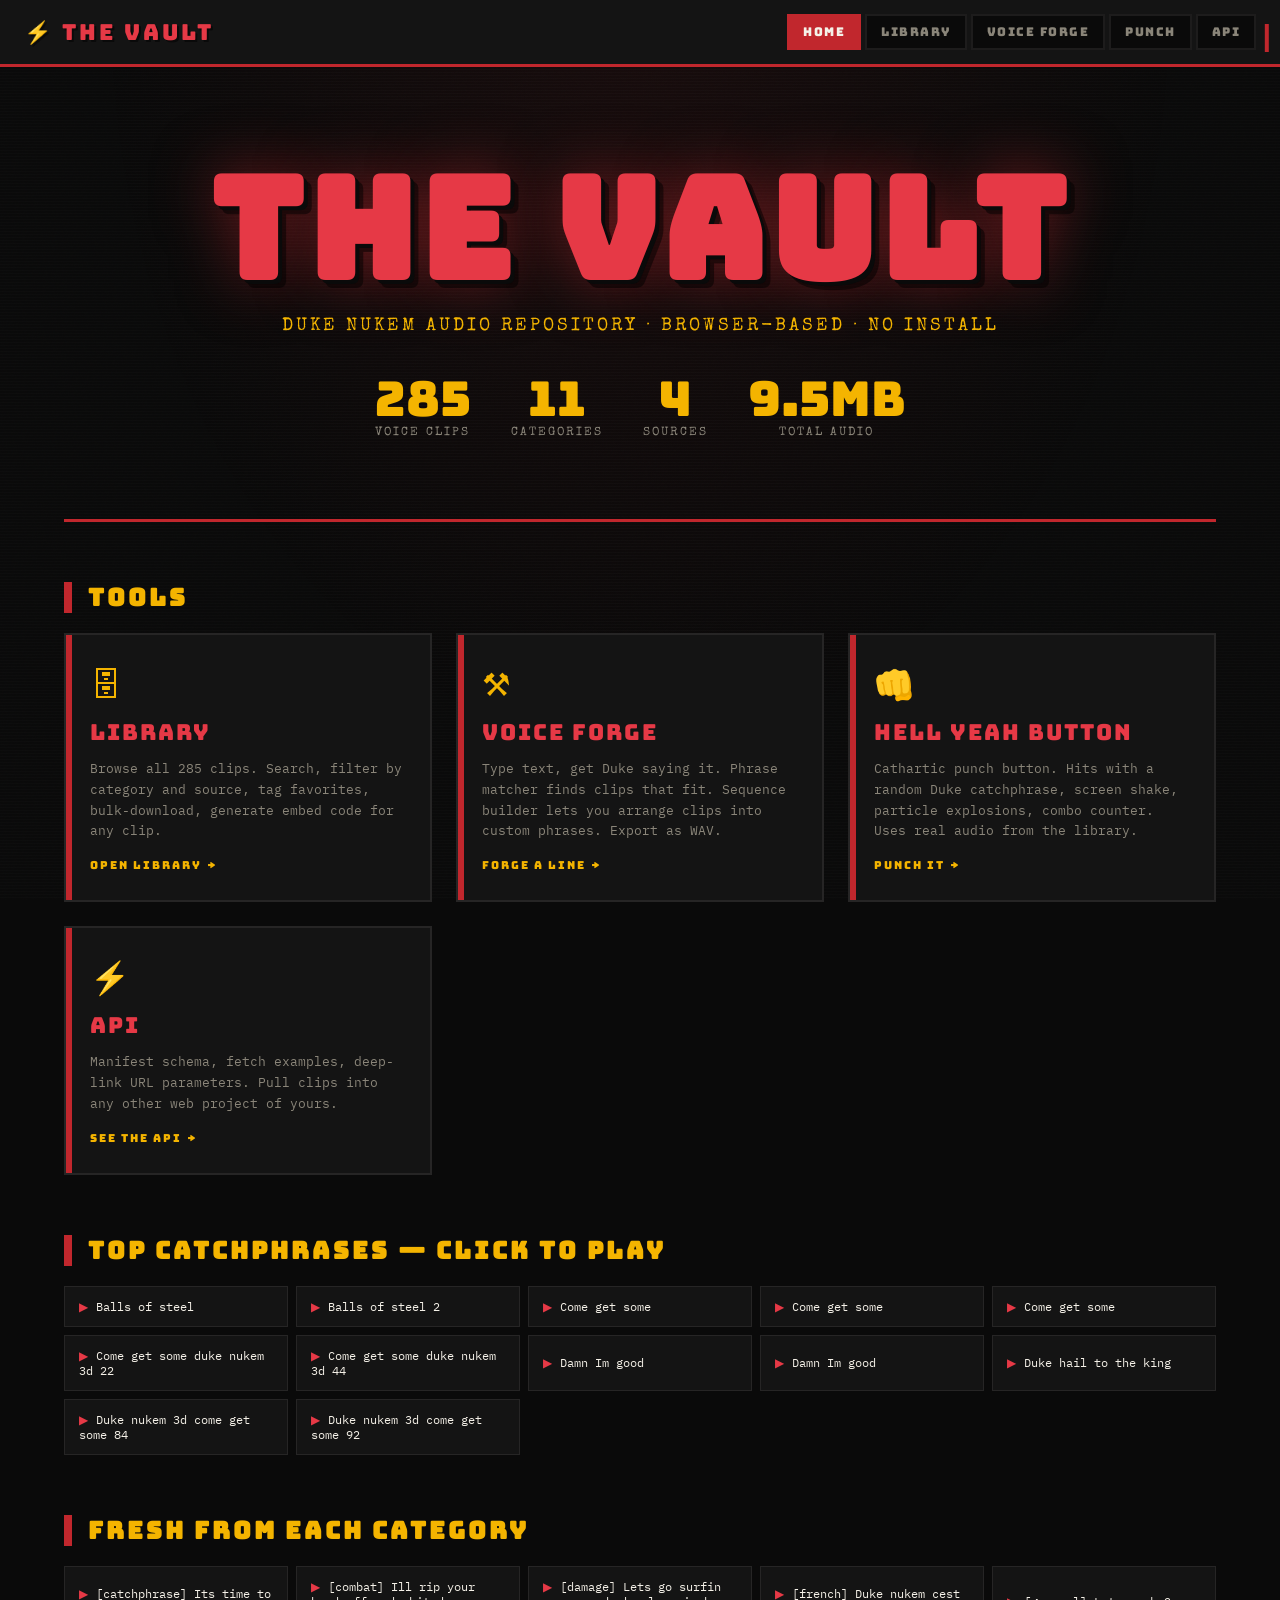
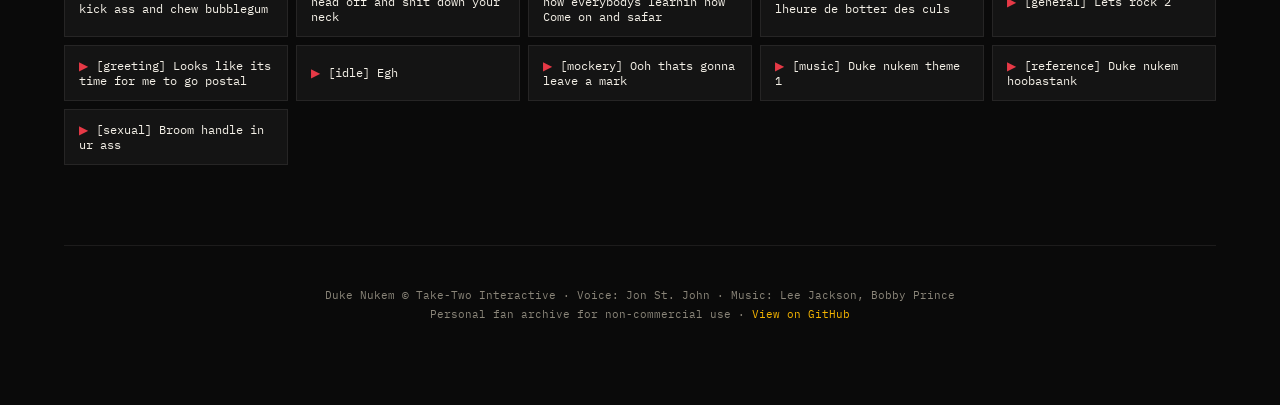
==== index.html @ 75c230c6 "Multi-page site: Voice Forge, Hell Yeah Punch, API page, shared nav NEW PAGES: - index.html      Lan" ====
<!DOCTYPE html>
<html lang="en">
<head>
<meta charset="UTF-8">
<meta name="viewport" content="width=device-width, initial-scale=1.0">
<title>THE VAULT — Duke Nukem Audio Repository</title>
<meta name="description" content="285 Duke Nukem voice clips, voice forge, and tools. Browser-based, no install.">
<link rel="preconnect" href="https://fonts.googleapis.com">
<link rel="preconnect" href="https://fonts.gstatic.com" crossorigin>
<link href="https://fonts.googleapis.com/css2?family=Bungee&family=IBM+Plex+Mono:wght@300;400;500;700&family=Special+Elite&display=swap" rel="stylesheet">
<link rel="stylesheet" href="assets/duke.css">
<style>
  .wrap {
    position: relative;
    z-index: 10;
    max-width: 1200px;
    margin: 0 auto;
    padding: 40px 24px 80px;
  }
  .hero {
    text-align: center;
    padding: 60px 20px 80px;
    border-bottom: 3px solid var(--blood);
    margin-bottom: 60px;
  }
  .hero-title {
    font-family: 'Bungee', sans-serif;
    font-size: clamp(56px, 12vw, 140px);
    color: var(--blood-bright);
    letter-spacing: 6px;
    line-height: 0.9;
    text-shadow:
      4px 4px 0 var(--bg),
      8px 8px 0 rgba(0,0,0,0.5),
      0 0 60px rgba(193,39,45,0.5);
  }
  .hero-tag {
    font-family: 'Special Elite', cursive;
    color: var(--gold);
    font-size: 18px;
    margin-top: 24px;
    letter-spacing: 3px;
  }
  .hero-stats {
    margin-top: 40px;
    display: flex;
    justify-content: center;
    gap: 40px;
    flex-wrap: wrap;
  }
  .stat-block {
    text-align: center;
  }
  .stat-num {
    font-family: 'Bungee', sans-serif;
    font-size: 48px;
    color: var(--gold);
    line-height: 1;
  }
  .stat-label {
    font-family: 'Special Elite', cursive;
    color: var(--ink-dim);
    font-size: 12px;
    letter-spacing: 2px;
    text-transform: uppercase;
    margin-top: 4px;
  }
  .features {
    display: grid;
    grid-template-columns: repeat(auto-fit, minmax(280px, 1fr));
    gap: 24px;
    margin-bottom: 60px;
  }
  .feature {
    background: var(--bg-2);
    border: 2px solid var(--line);
    padding: 28px 24px;
    transition: all 0.2s;
    text-decoration: none;
    color: inherit;
    display: block;
    position: relative;
    overflow: hidden;
  }
  .feature::before {
    content: '';
    position: absolute;
    top: 0; left: 0;
    width: 6px; height: 100%;
    background: var(--blood);
    transition: width 0.2s;
  }
  .feature:hover { border-color: var(--blood); transform: translateY(-3px); }
  .feature:hover::before { width: 100%; opacity: 0.05; }
  .feature-icon {
    font-family: 'Bungee', sans-serif;
    color: var(--gold);
    font-size: 32px;
    margin-bottom: 12px;
    letter-spacing: 2px;
  }
  .feature-title {
    font-family: 'Bungee', sans-serif;
    color: var(--blood-bright);
    font-size: 22px;
    letter-spacing: 2px;
    margin-bottom: 12px;
    position: relative;
    z-index: 1;
  }
  .feature-desc {
    color: var(--ink-dim);
    line-height: 1.6;
    font-size: 13px;
    position: relative;
    z-index: 1;
  }
  .feature-cta {
    margin-top: 16px;
    color: var(--gold);
    font-family: 'Bungee', sans-serif;
    font-size: 11px;
    letter-spacing: 2px;
    position: relative;
    z-index: 1;
  }
  .section-title {
    font-family: 'Bungee', sans-serif;
    color: var(--gold);
    font-size: 24px;
    letter-spacing: 3px;
    margin: 60px 0 20px;
    border-left: 8px solid var(--blood);
    padding-left: 16px;
  }
  .quickplay {
    display: grid;
    grid-template-columns: repeat(auto-fill, minmax(200px, 1fr));
    gap: 8px;
    margin-bottom: 40px;
  }
  .quickplay button {
    background: var(--bg-2);
    border: 1px solid var(--line);
    color: var(--ink);
    padding: 12px 14px;
    font-family: inherit;
    font-size: 12px;
    cursor: pointer;
    text-align: left;
    transition: all 0.15s;
  }
  .quickplay button:hover {
    border-color: var(--gold);
    background: var(--bg-3);
  }
  .quickplay button.playing {
    border-color: var(--gold);
    background: rgba(244,180,0,0.1);
  }
  .quickplay-icon {
    color: var(--blood-bright);
    margin-right: 8px;
  }
  .footer-credits {
    text-align: center;
    margin-top: 80px;
    padding-top: 40px;
    border-top: 1px solid var(--line);
    color: var(--ink-dim);
    font-size: 11px;
    line-height: 1.8;
  }
  .footer-credits a { color: var(--gold); text-decoration: none; }
  .footer-credits a:hover { text-decoration: underline; }
</style>
</head>
<body>

<script>window.__DUKE_PAGE__ = 'home';</script>

<div class="wrap">

  <div class="hero">
    <h1 class="hero-title">THE VAULT</h1>
    <div class="hero-tag">DUKE NUKEM AUDIO REPOSITORY · BROWSER-BASED · NO INSTALL</div>
    <div class="hero-stats">
      <div class="stat-block">
        <div class="stat-num" id="statClips">285</div>
        <div class="stat-label">Voice Clips</div>
      </div>
      <div class="stat-block">
        <div class="stat-num">11</div>
        <div class="stat-label">Categories</div>
      </div>
      <div class="stat-block">
        <div class="stat-num">4</div>
        <div class="stat-label">Sources</div>
      </div>
      <div class="stat-block">
        <div class="stat-num" id="statSize">11MB</div>
        <div class="stat-label">Total Audio</div>
      </div>
    </div>
  </div>

  <h2 class="section-title">TOOLS</h2>
  <div class="features">
    <a href="vault.html" class="feature">
      <div class="feature-icon">🗄</div>
      <div class="feature-title">LIBRARY</div>
      <div class="feature-desc">Browse all 285 clips. Search, filter by category and source, tag favorites, bulk-download, generate embed code for any clip.</div>
      <div class="feature-cta">OPEN LIBRARY →</div>
    </a>
    <a href="forge.html" class="feature">
      <div class="feature-icon">⚒</div>
      <div class="feature-title">VOICE FORGE</div>
      <div class="feature-desc">Type text, get Duke saying it. Phrase matcher finds clips that fit. Sequence builder lets you arrange clips into custom phrases. Export as WAV.</div>
      <div class="feature-cta">FORGE A LINE →</div>
    </a>
    <a href="punch.html" class="feature">
      <div class="feature-icon">👊</div>
      <div class="feature-title">HELL YEAH BUTTON</div>
      <div class="feature-desc">Cathartic punch button. Hits with a random Duke catchphrase, screen shake, particle explosions, combo counter. Uses real audio from the library.</div>
      <div class="feature-cta">PUNCH IT →</div>
    </a>
    <a href="api.html" class="feature">
      <div class="feature-icon">⚡</div>
      <div class="feature-title">API</div>
      <div class="feature-desc">Manifest schema, fetch examples, deep-link URL parameters. Pull clips into any other web project of yours.</div>
      <div class="feature-cta">SEE THE API →</div>
    </a>
  </div>

  <h2 class="section-title">TOP CATCHPHRASES — CLICK TO PLAY</h2>
  <div class="quickplay" id="quickplay"></div>

  <h2 class="section-title">FRESH FROM EACH CATEGORY</h2>
  <div class="quickplay" id="randompicks"></div>

  <div class="footer-credits">
    Duke Nukem © Take-Two Interactive · Voice: Jon St. John · Music: Lee Jackson, Bobby Prince<br>
    Personal fan archive for non-commercial use · <a href="https://github.com/DavidHatami/Duke-Nukem-Vault" target="_blank">View on GitHub</a>
  </div>

</div>

<audio id="quickAudio" preload="none"></audio>
<div class="toast" id="toast"></div>

<script src="assets/nav.js"></script>
<script>
(async function() {
  const audio = document.getElementById('quickAudio');
  const toast = document.getElementById('toast');
  let toastTimer;
  function flash(msg) {
    toast.textContent = msg;
    toast.classList.add('show');
    clearTimeout(toastTimer);
    toastTimer = setTimeout(() => toast.classList.remove('show'), 2200);
  }

  let manifest;
  try {
    manifest = await fetch('manifest.json').then(r => r.json());
    document.getElementById('statClips').textContent = manifest.total;
    const totalBytes = manifest.clips.reduce((s, c) => s + (c.size || 0), 0);
    document.getElementById('statSize').textContent = (totalBytes / 1024 / 1024).toFixed(1) + 'MB';
  } catch (e) {
    flash('Manifest unavailable');
    return;
  }

  // Top catchphrases panel
  const ICONIC_KEYWORDS = ['come-get-some', 'hail-to-the-king', 'balls-of-steel',
    'kick-ass', 'shake-it', 'rest-in-pieces', 'damn-im-good',
    'let-god-sort', 'big-guns', 'looking-good'];
  const iconic = manifest.clips.filter(c =>
    ICONIC_KEYWORDS.some(kw => c.slug.includes(kw))
  ).slice(0, 12);

  const qp = document.getElementById('quickplay');
  qp.innerHTML = iconic.map(c =>
    `<button data-path="${c.path}" data-title="${(c.title||c.slug).replace(/"/g,'&quot;')}">
      <span class="quickplay-icon">▶</span>${(c.title||c.slug).replace(/-/g,' ')}
    </button>`
  ).join('');

  // Random picks across categories
  const categories = [...new Set(manifest.clips.map(c => c.category))];
  const picks = [];
  categories.forEach(cat => {
    const inCat = manifest.clips.filter(c => c.category === cat);
    const choice = inCat[Math.floor(Math.random() * inCat.length)];
    if (choice) picks.push(choice);
  });
  const rp = document.getElementById('randompicks');
  rp.innerHTML = picks.map(c =>
    `<button data-path="${c.path}" data-title="${(c.title||c.slug).replace(/"/g,'&quot;')}">
      <span class="quickplay-icon">▶</span>[${c.category}] ${(c.title||c.slug).replace(/-/g,' ')}
    </button>`
  ).join('');

  // Click to play
  document.querySelectorAll('.quickplay button').forEach(btn => {
    btn.addEventListener('click', () => {
      document.querySelectorAll('.quickplay button.playing').forEach(b => b.classList.remove('playing'));
      btn.classList.add('playing');
      audio.src = btn.dataset.path;
      audio.play().catch(e => flash('Play error: ' + e.message));
      audio.onended = () => btn.classList.remove('playing');
    });
  });
})();
</script>
</body>
</html>
---- assets/duke.css ----
:root {
  --bg: #0a0a0a;
  --bg-2: #141414;
  --bg-3: #1c1c1c;
  --ink: #f5f1e8;
  --ink-dim: #8a8579;
  --blood: #c1272d;
  --blood-bright: #e63946;
  --gold: #f4b400;
  --concrete: #2a2a2a;
  --rust: #6b3410;
  --line: rgba(245,241,232,0.08);
}
* { box-sizing: border-box; margin: 0; padding: 0; }
html, body {
  background: var(--bg);
  color: var(--ink);
  font-family: 'IBM Plex Mono', monospace;
  font-size: 14px;
  min-height: 100vh;
  overflow-x: hidden;
}
body::before {
  content: '';
  position: fixed; inset: 0;
  background:
    repeating-linear-gradient(0deg, transparent 0, transparent 2px, rgba(255,255,255,0.015) 2px, rgba(255,255,255,0.015) 3px),
    radial-gradient(ellipse at top, rgba(193,39,45,0.08), transparent 60%);
  pointer-events: none;
  z-index: 1;
}
body::after {
  content: '';
  position: fixed; inset: 0;
  background-image: url("data:image/svg+xml;utf8,<svg xmlns='http://www.w3.org/2000/svg' width='200' height='200'><filter id='n'><feTurbulence baseFrequency='0.9' numOctaves='2'/></filter><rect width='100%25' height='100%25' filter='url(%23n)' opacity='0.08'/></svg>");
  pointer-events: none;
  z-index: 2;
  mix-blend-mode: overlay;
}

/* SHARED NAVIGATION */
.duke-nav {
  position: relative;
  z-index: 20;
  background: var(--bg-2);
  border-bottom: 3px solid var(--blood);
  padding: 14px 24px;
  display: flex;
  justify-content: space-between;
  align-items: center;
  flex-wrap: wrap;
  gap: 12px;
}
.duke-nav-brand {
  font-family: 'Bungee', sans-serif;
  color: var(--blood-bright);
  font-size: 22px;
  letter-spacing: 3px;
  text-decoration: none;
  text-shadow: 2px 2px 0 var(--bg);
}
.duke-nav-links {
  display: flex;
  gap: 4px;
  flex-wrap: wrap;
}
.duke-nav-link {
  font-family: 'Bungee', sans-serif;
  color: var(--ink-dim);
  text-decoration: none;
  padding: 8px 14px;
  font-size: 12px;
  letter-spacing: 1.5px;
  border: 2px solid var(--line);
  background: var(--bg);
  transition: all 0.15s;
}
.duke-nav-link:hover {
  color: var(--ink);
  border-color: var(--ink-dim);
}
.duke-nav-link.active {
  background: var(--blood);
  color: var(--ink);
  border-color: var(--blood);
}

/* COMMON BUTTONS */
.duke-btn {
  background: transparent;
  border: 1px solid var(--ink-dim);
  color: var(--ink-dim);
  padding: 8px 14px;
  font-family: inherit;
  font-size: 12px;
  letter-spacing: 1px;
  cursor: pointer;
  transition: all 0.15s;
}
.duke-btn:hover { color: var(--ink); border-color: var(--ink); }
.duke-btn-primary {
  color: var(--gold);
  border-color: var(--gold);
}
.duke-btn-primary:hover {
  background: var(--gold);
  color: var(--bg);
}
.duke-btn-blood {
  color: var(--blood-bright);
  border-color: var(--blood);
  background: rgba(193,39,45,0.1);
}
.duke-btn-blood:hover {
  background: var(--blood);
  color: var(--ink);
}

::-webkit-scrollbar { width: 10px; }
::-webkit-scrollbar-track { background: var(--bg); }
::-webkit-scrollbar-thumb { background: var(--blood); }
::-webkit-scrollbar-thumb:hover { background: var(--blood-bright); }

/* TOAST (shared) */
.toast {
  position: fixed;
  top: 24px; right: 24px;
  background: var(--bg-2);
  border-left: 4px solid var(--blood);
  padding: 14px 20px;
  z-index: 200;
  font-size: 13px;
  transform: translateX(120%);
  transition: transform 0.3s ease;
  max-width: 320px;
}
.toast.show { transform: translateX(0); }
.toast.success { border-left-color: var(--gold); }
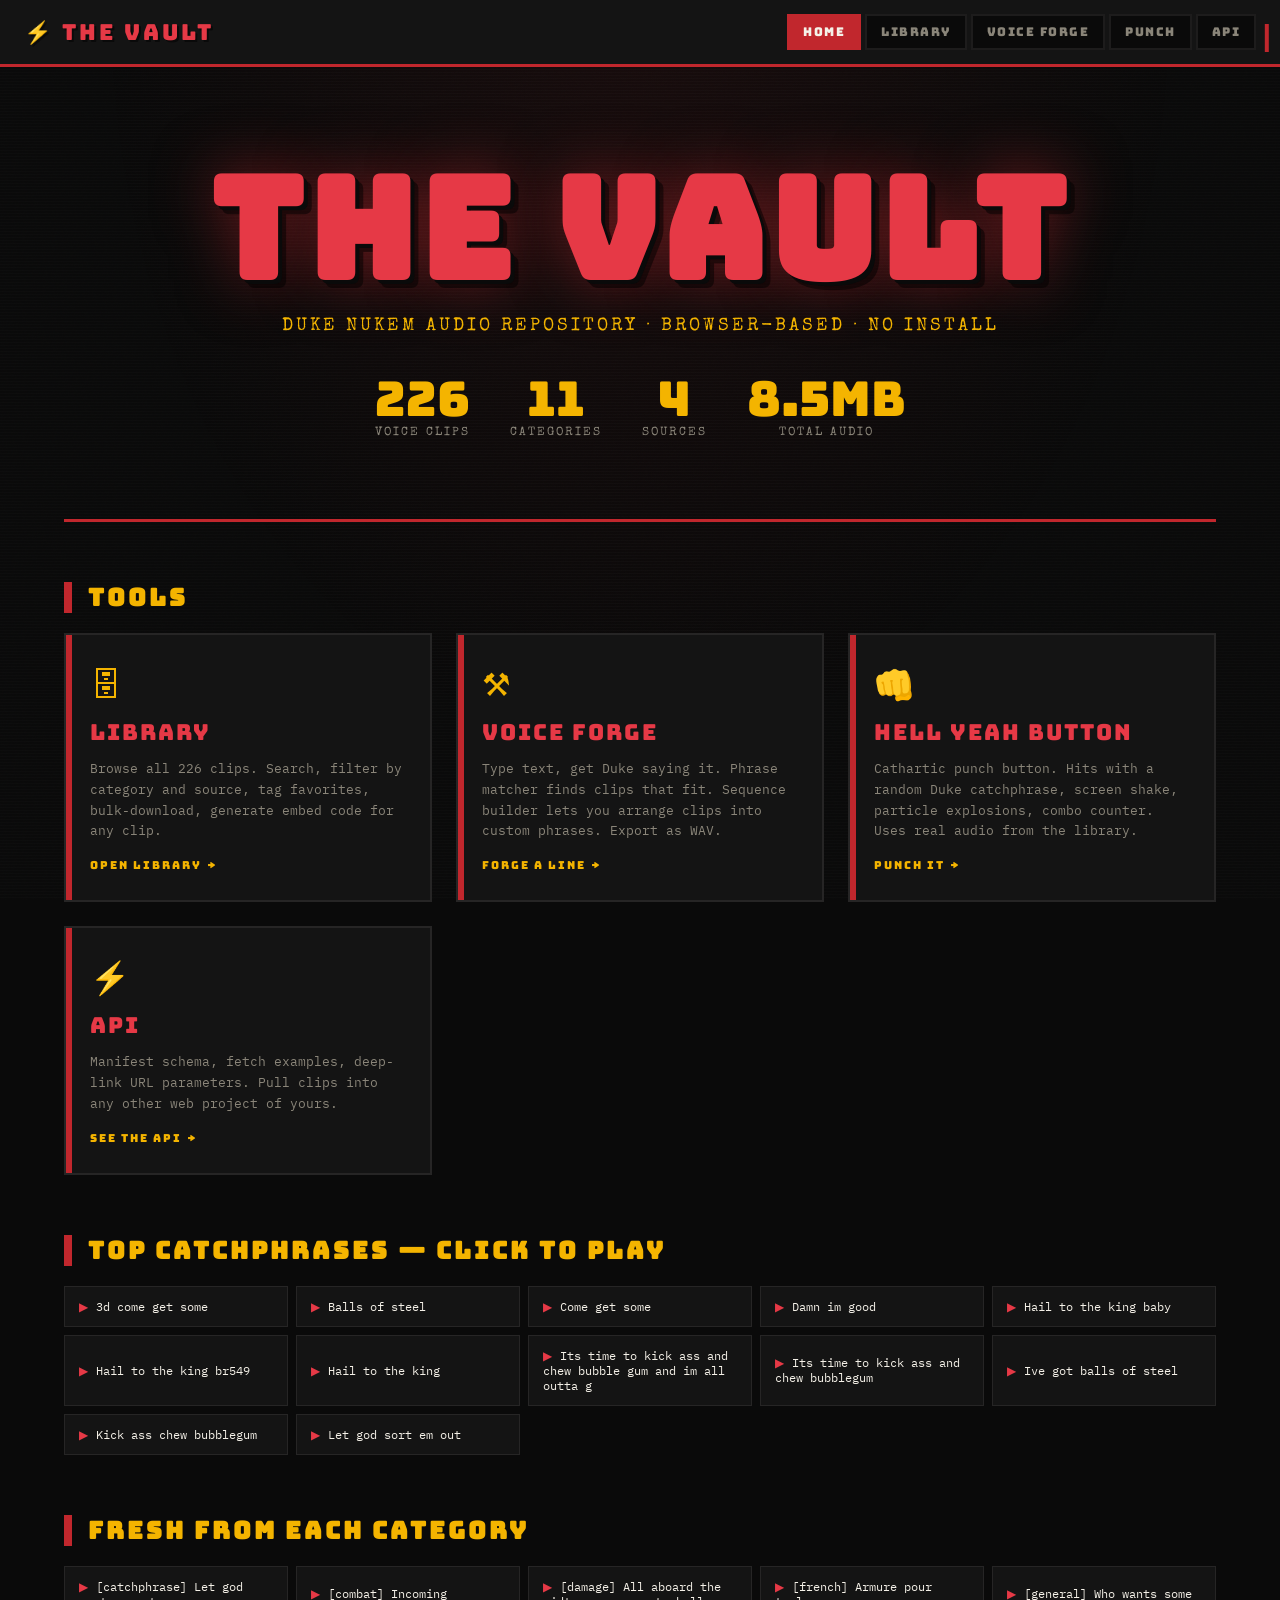
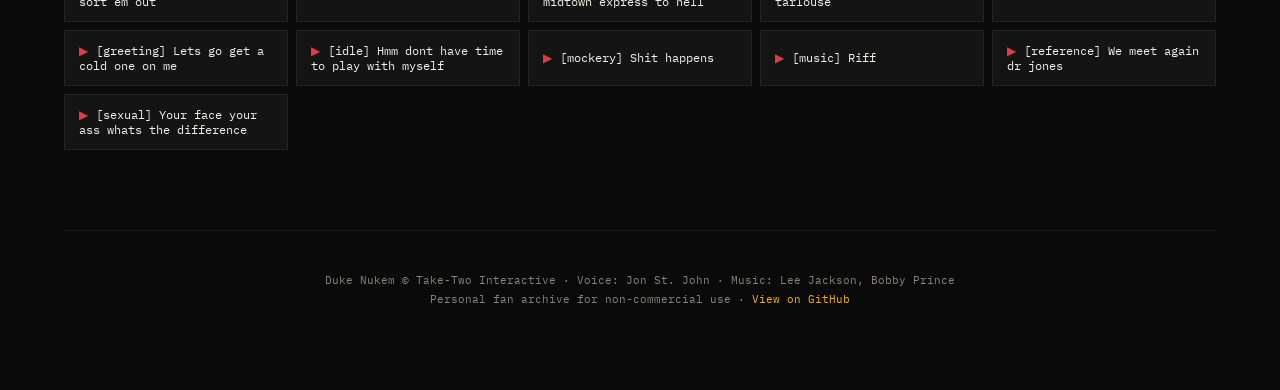
==== commit bac029e4: "Bug fixes + ElevenLabs integration + dedup pass DUPLICATE CLEANUP (-59 files): - Scanned all 285 aud" ====
--- a/index.html
+++ b/index.html
@@ -4,7 +4,7 @@
 <meta charset="UTF-8">
 <meta name="viewport" content="width=device-width, initial-scale=1.0">
 <title>THE VAULT — Duke Nukem Audio Repository</title>
-<meta name="description" content="285 Duke Nukem voice clips, voice forge, and tools. Browser-based, no install.">
+<meta name="description" content="226 Duke Nukem voice clips, voice forge, and tools. Browser-based, no install.">
 <link rel="preconnect" href="https://fonts.googleapis.com">
 <link rel="preconnect" href="https://fonts.gstatic.com" crossorigin>
 <link href="https://fonts.googleapis.com/css2?family=Bungee&family=IBM+Plex+Mono:wght@300;400;500;700&family=Special+Elite&display=swap" rel="stylesheet">
@@ -186,7 +186,7 @@
     <div class="hero-tag">DUKE NUKEM AUDIO REPOSITORY · BROWSER-BASED · NO INSTALL</div>
     <div class="hero-stats">
       <div class="stat-block">
-        <div class="stat-num" id="statClips">285</div>
+        <div class="stat-num" id="statClips">226</div>
         <div class="stat-label">Voice Clips</div>
       </div>
       <div class="stat-block">
@@ -209,7 +209,7 @@
     <a href="vault.html" class="feature">
       <div class="feature-icon">🗄</div>
       <div class="feature-title">LIBRARY</div>
-      <div class="feature-desc">Browse all 285 clips. Search, filter by category and source, tag favorites, bulk-download, generate embed code for any clip.</div>
+      <div class="feature-desc">Browse all 226 clips. Search, filter by category and source, tag favorites, bulk-download, generate embed code for any clip.</div>
       <div class="feature-cta">OPEN LIBRARY →</div>
     </a>
     <a href="forge.html" class="feature">
